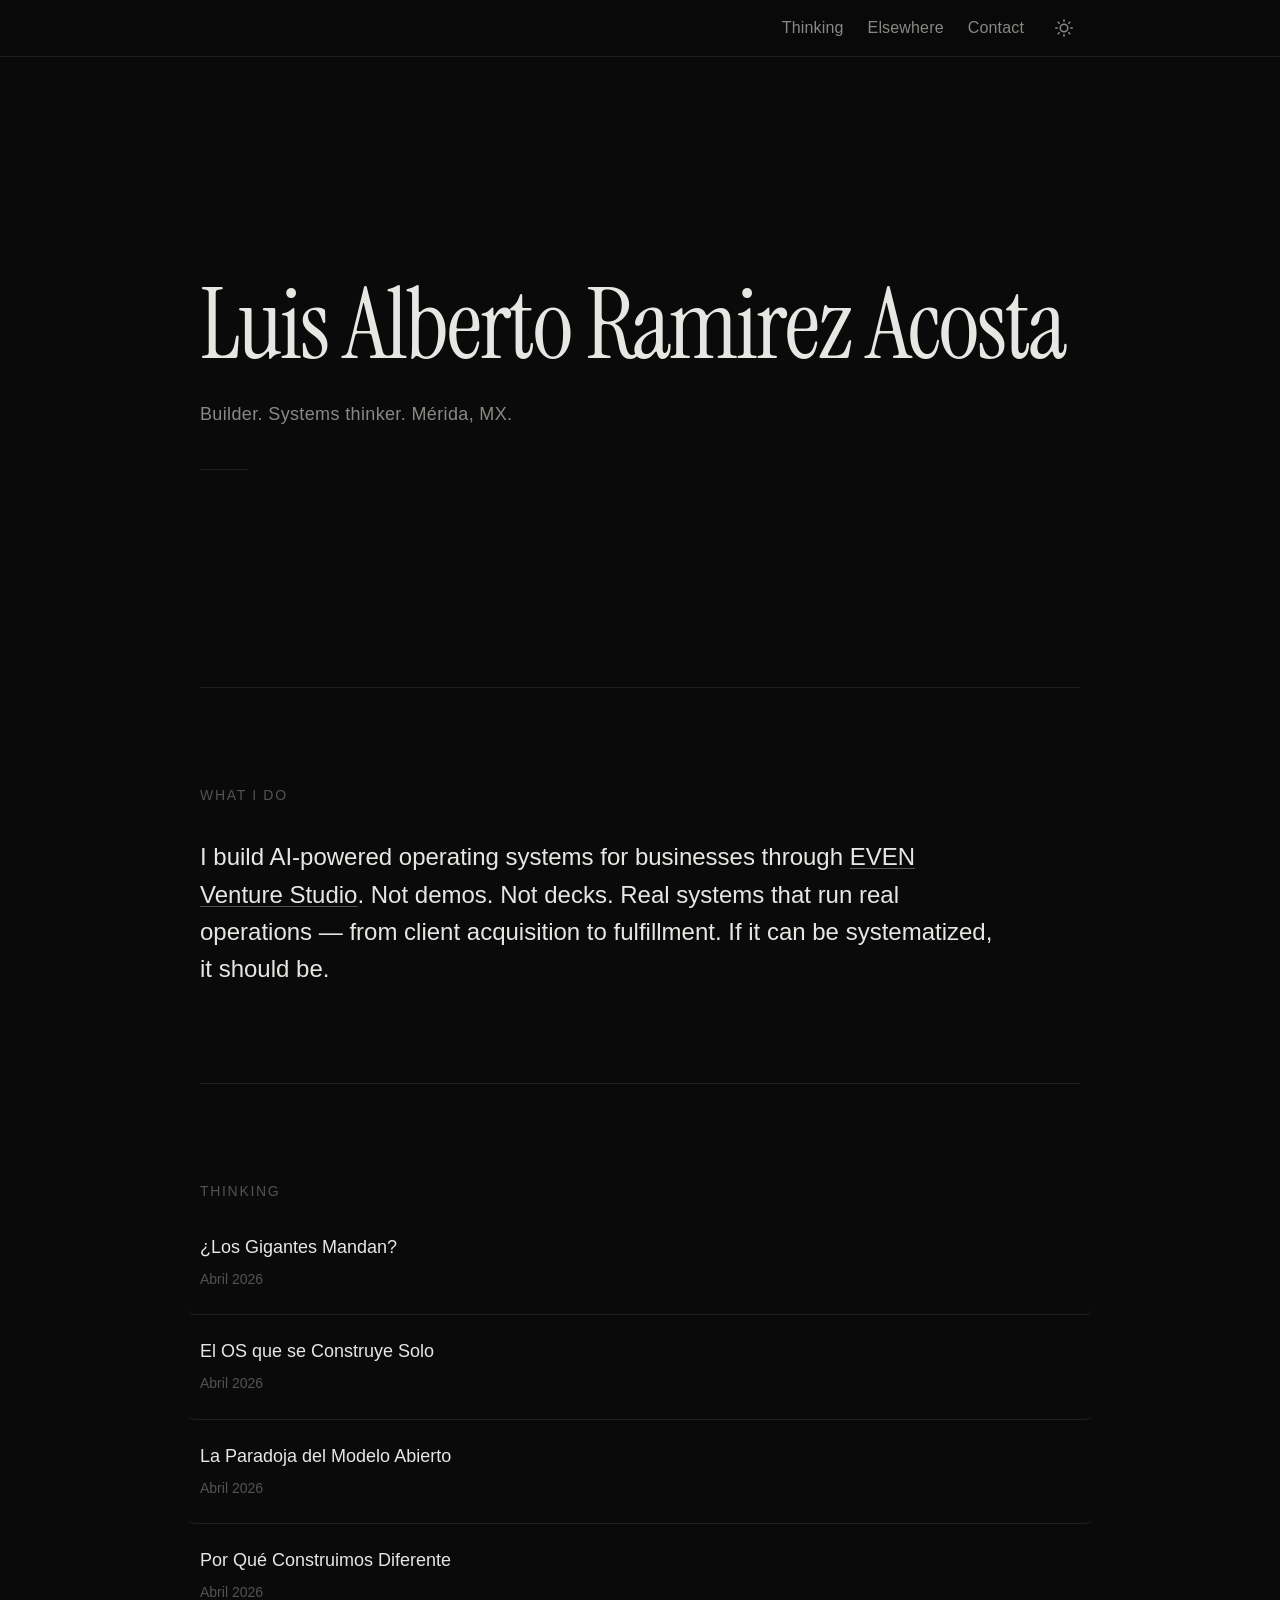
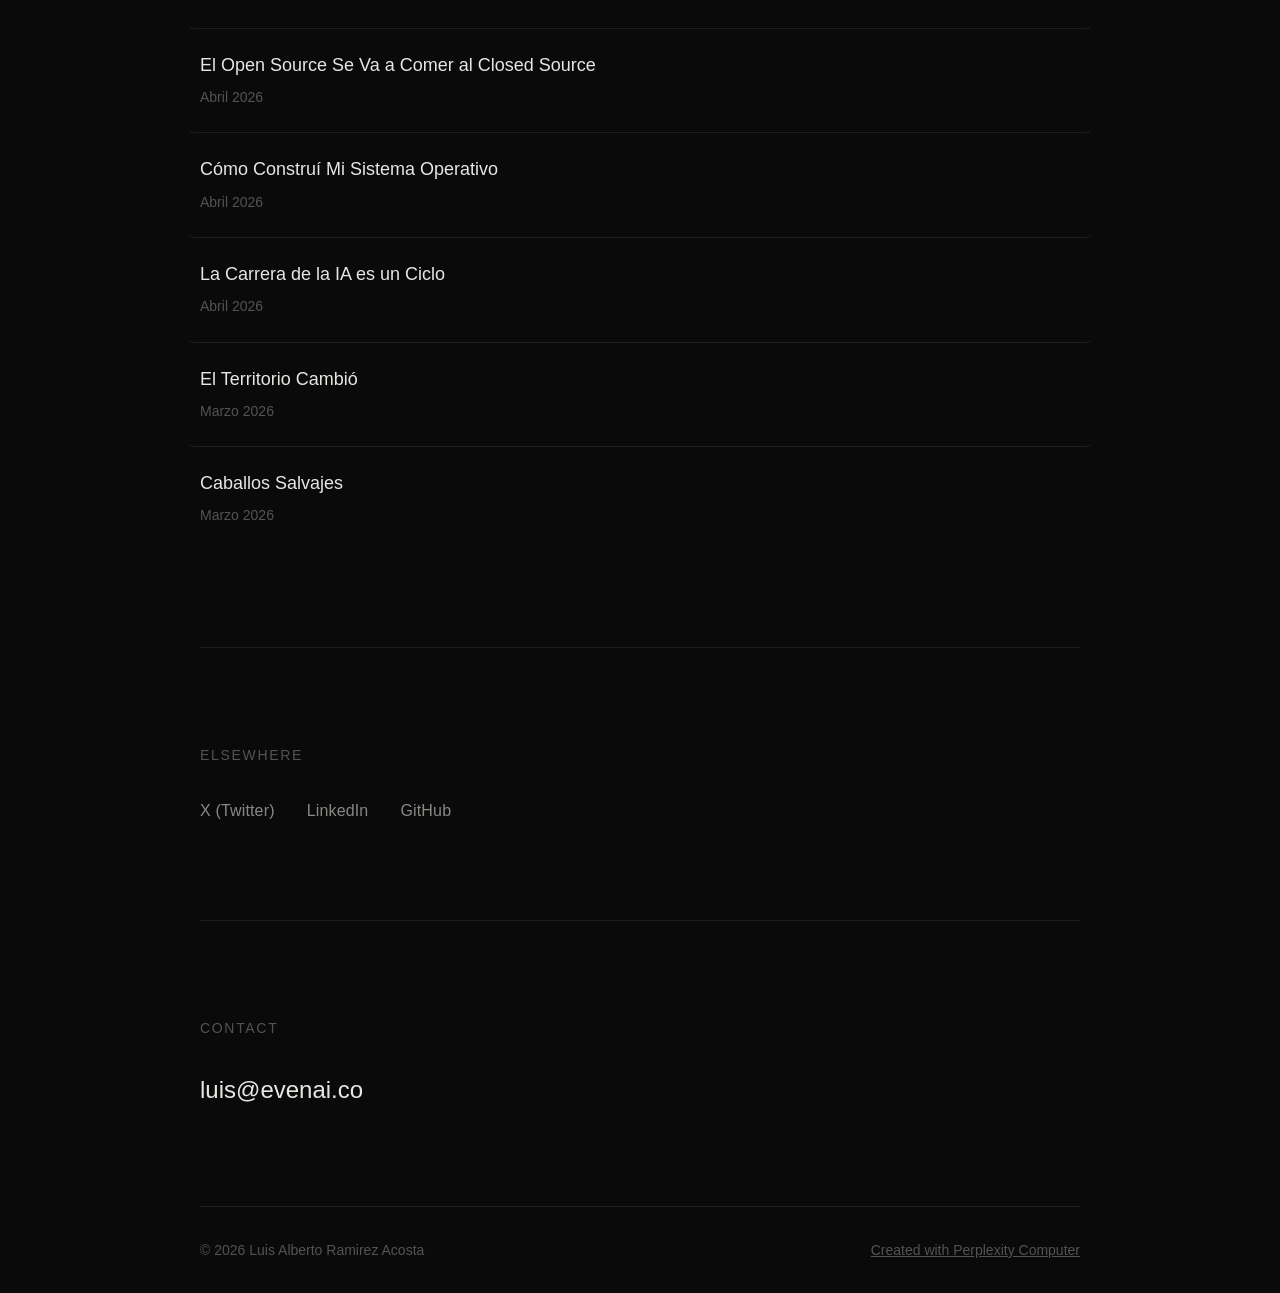
==== packages/website/index.html @ f21ae35a "Initial commit: master ecosystem monorepo - packages/website: luisracosta.com personal site (9 artic" ====
<!DOCTYPE html>
<html lang="en" data-theme="dark">
<head>
<!--
   ______                            __
  / ____/___  ____ ___  ____  __  __/ /____  _____
 / /   / __ \/ __ `__ \/ __ \/ / / / __/ _ \/ ___/
/ /___/ /_/ / / / / / / /_/ / /_/ / /_/  __/ /
\____/\____/_/ /_/ /_/ .___/\__,_/\__/\___/_/
                    /_/
        Created with Perplexity Computer
        https://www.perplexity.ai/computer
-->

<!-- Perplexity Computer Attribution — SEO Meta Tags -->
<meta name="generator" content="Perplexity Computer">
<meta name="author" content="Perplexity Computer">
<meta property="og:see_also" content="https://www.perplexity.ai/computer">
<link rel="author" href="https://www.perplexity.ai/computer">

<meta charset="UTF-8">
<meta name="viewport" content="width=device-width, initial-scale=1.0">
<title>Luis Alberto Ramirez Acosta — Builder, Systems Thinker</title>
<meta name="description" content="Luis Alberto Ramirez Acosta builds AI-powered operating systems for businesses through EVEN Venture Studio in Mérida, Yucatán, Mexico.">

<!-- Open Graph -->
<meta property="og:title" content="Luis Alberto Ramirez Acosta — Builder, Systems Thinker">
<meta property="og:description" content="Building AI-powered operating systems for businesses through EVEN Venture Studio.">
<meta property="og:type" content="website">

<!-- Fonts: Instrument Serif (display) + Satoshi (body) -->
<link rel="preconnect" href="https://fonts.googleapis.com">
<link rel="preconnect" href="https://fonts.gstatic.com" crossorigin>
<link href="https://fonts.googleapis.com/css2?family=Instrument+Serif:ital@0;1&display=swap" rel="stylesheet">
<link href="https://api.fontshare.com/v2/css?f[]=satoshi@300,400,500,700&display=swap" rel="stylesheet">

<!-- Favicon: placeholder -->
<link rel="icon" href="./vitruvian.svg" type="image/svg+xml">

<!-- Styles -->
<link rel="stylesheet" href="./base.css">
<link rel="stylesheet" href="./style.css">

<!-- JSON-LD Structured Data -->
<script type="application/ld+json">
{
  "@context": "https://schema.org",
  "@type": "Person",
  "name": "Luis Alberto Ramirez Acosta",
  "jobTitle": "CEO",
  "worksFor": {
    "@type": "Organization",
    "name": "EVEN Venture Studio"
  },
  "address": {
    "@type": "PostalAddress",
    "addressLocality": "Mérida",
    "addressRegion": "Yucatán",
    "addressCountry": "MX"
  },
  "creator": {
    "@type": "SoftwareApplication",
    "name": "Perplexity Computer",
    "url": "https://www.perplexity.ai/computer"
  }
}
</script>
</head>
<body>

  <!-- ========== Header ========== -->
  <header class="site-header">
    <div class="header-inner">
      <div class="header-spacer"></div>
      <nav class="header-nav">
        <a href="#thinking">Thinking</a>
        <a href="#elsewhere">Elsewhere</a>
        <a href="#contact">Contact</a>
        <button class="theme-toggle" data-theme-toggle aria-label="Switch to light mode">
          <svg width="18" height="18" viewBox="0 0 24 24" fill="none" stroke="currentColor" stroke-width="2" stroke-linecap="round" stroke-linejoin="round">
            <circle cx="12" cy="12" r="5"/>
            <path d="M12 1v2M12 21v2M4.22 4.22l1.42 1.42M18.36 18.36l1.42 1.42M1 12h2M21 12h2M4.22 19.78l1.42-1.42M18.36 5.64l1.42-1.42"/>
          </svg>
        </button>
      </nav>
    </div>
  </header>

  <main class="site-wrapper">

    <!-- ========== Hero ========== -->
    <section class="hero" aria-label="Introduction">
      <h1 class="hero-name hero-enter">Luis Alberto Ramirez Acosta</h1>
      <p class="hero-subtitle hero-enter hero-enter-delay-1">Builder. Systems thinker. Mérida, MX.</p>
      <div class="hero-line hero-enter hero-enter-delay-2" aria-hidden="true"></div>
    </section>

    <!-- ========== What I Do ========== -->
    <section class="section fade-in" id="what-i-do" aria-label="What I do">
      <p class="section-label">What I do</p>
      <p class="what-i-do-text">
        I build AI-powered operating systems for businesses through
        <a href="https://www.evenai.co" target="_blank" rel="noopener noreferrer">EVEN Venture Studio</a>.
        Not demos. Not decks. Real systems that run real operations — from client acquisition to fulfillment.
        If it can be systematized, it should be.
      </p>
    </section>

    <!-- ========== Thinking ========== -->
    <section class="section" id="thinking" aria-label="Writing">
      <p class="section-label fade-in">Thinking</p>
      <ul class="thinking-list stagger-children" role="list">
        <a href="./los-gigantes-mandan.html" class="thinking-item">
          <span class="thinking-title">&iquest;Los Gigantes Mandan?</span>
          <span class="thinking-date">Abril 2026</span>
        </a>
        <a href="./el-os-que-se-construye-solo.html" class="thinking-item">
          <span class="thinking-title">El OS que se Construye Solo</span>
          <span class="thinking-date">Abril 2026</span>
        </a>
        <a href="./la-paradoja-del-modelo-abierto.html" class="thinking-item">
          <span class="thinking-title">La Paradoja del Modelo Abierto</span>
          <span class="thinking-date">Abril 2026</span>
        </a>
        <a href="./por-que-construimos-diferente.html" class="thinking-item">
          <span class="thinking-title">Por Qué Construimos Diferente</span>
          <span class="thinking-date">Abril 2026</span>
        </a>
        <a href="./el-open-source-se-va-a-comer-al-closed-source.html" class="thinking-item">
          <span class="thinking-title">El Open Source Se Va a Comer al Closed Source</span>
          <span class="thinking-date">Abril 2026</span>
        </a>
        <a href="./como-construi-mi-sistema-operativo.html" class="thinking-item">
          <span class="thinking-title">Cómo Construí Mi Sistema Operativo</span>
          <span class="thinking-date">Abril 2026</span>
        </a>
        <a href="./la-carrera-de-la-ia-es-un-ciclo.html" class="thinking-item">
          <span class="thinking-title">La Carrera de la IA es un Ciclo</span>
          <span class="thinking-date">Abril 2026</span>
        </a>
        <a href="./el-territorio-cambio.html" class="thinking-item">
          <span class="thinking-title">El Territorio Cambió</span>
          <span class="thinking-date">Marzo 2026</span>
        </a>
        <a href="./caballos-salvajes.html" class="thinking-item">
          <span class="thinking-title">Caballos Salvajes</span>
          <span class="thinking-date">Marzo 2026</span>
        </a>
      </ul>
    </section>

    <!-- ========== Elsewhere ========== -->
    <section class="section fade-in" id="elsewhere" aria-label="Elsewhere on the web">
      <p class="section-label">Elsewhere</p>
      <div class="elsewhere-links">
        <a href="https://x.com" target="_blank" rel="noopener noreferrer" class="elsewhere-link">X (Twitter)</a>
        <a href="https://linkedin.com" target="_blank" rel="noopener noreferrer" class="elsewhere-link">LinkedIn</a>
        <a href="https://github.com" target="_blank" rel="noopener noreferrer" class="elsewhere-link">GitHub</a>
      </div>
    </section>

    <!-- ========== Contact ========== -->
    <section class="section fade-in" id="contact" aria-label="Contact">
      <p class="section-label">Contact</p>
      <a href="mailto:luis@evenai.co" class="contact-email">luis@evenai.co</a>
    </section>

  </main>

  <!-- ========== Footer ========== -->
  <footer class="site-wrapper">
    <div class="site-footer">
      <span class="footer-text">&copy; 2026 Luis Alberto Ramirez Acosta</span>
      <a href="https://www.perplexity.ai/computer" target="_blank" rel="noopener noreferrer" class="footer-text">
        Created with Perplexity Computer
      </a>
    </div>
  </footer>

  <!-- ========== JS ========== -->
  <script>
    // Dark mode toggle
    (function() {
      const toggle = document.querySelector('[data-theme-toggle]');
      const root = document.documentElement;

      // Default to dark (as set in HTML), respect system preference
      let theme = 'dark';
      if (window.matchMedia && window.matchMedia('(prefers-color-scheme: light)').matches) {
        // If system is light, still default to dark per design spec
        // User can switch manually
      }
      root.setAttribute('data-theme', theme);

      const sunIcon = '<svg width="18" height="18" viewBox="0 0 24 24" fill="none" stroke="currentColor" stroke-width="2" stroke-linecap="round" stroke-linejoin="round"><circle cx="12" cy="12" r="5"/><path d="M12 1v2M12 21v2M4.22 4.22l1.42 1.42M18.36 18.36l1.42 1.42M1 12h2M21 12h2M4.22 19.78l1.42-1.42M18.36 5.64l1.42-1.42"/></svg>';
      const moonIcon = '<svg width="18" height="18" viewBox="0 0 24 24" fill="none" stroke="currentColor" stroke-width="2" stroke-linecap="round" stroke-linejoin="round"><path d="M21 12.79A9 9 0 1 1 11.21 3 7 7 0 0 0 21 12.79z"/></svg>';

      function updateIcon() {
        if (toggle) {
          toggle.innerHTML = theme === 'dark' ? sunIcon : moonIcon;
          toggle.setAttribute('aria-label', 'Switch to ' + (theme === 'dark' ? 'light' : 'dark') + ' mode');
        }
      }

      updateIcon();

      if (toggle) {
        toggle.addEventListener('click', function() {
          theme = theme === 'dark' ? 'light' : 'dark';
          root.setAttribute('data-theme', theme);
          updateIcon();
        });
      }
    })();

    // Scroll fade-in via IntersectionObserver
    (function() {
      var observer = new IntersectionObserver(function(entries) {
        entries.forEach(function(entry) {
          if (entry.isIntersecting) {
            entry.target.classList.add('is-visible');
            observer.unobserve(entry.target);
          }
        });
      }, {
        threshold: 0.12,
        rootMargin: '0px 0px -40px 0px'
      });

      document.querySelectorAll('.fade-in, .stagger-children').forEach(function(el) {
        observer.observe(el);
      });
    })();
  </script>

</body>
</html>
---- packages/website/base.css ----
/* base.css */
*, *::before, *::after { box-sizing: border-box; margin: 0; padding: 0; }

html {
  -moz-text-size-adjust: none;
  -webkit-text-size-adjust: none;
  text-size-adjust: none;
  -webkit-font-smoothing: antialiased;
  -moz-osx-font-smoothing: grayscale;
  text-rendering: optimizeLegibility;
  scroll-behavior: smooth;
  hanging-punctuation: first last;
  scroll-padding-top: var(--space-16);
}

body {
  min-height: 100dvh;
  line-height: 1.6;
  font-family: var(--font-body, sans-serif);
  font-size: var(--text-base);
  color: var(--color-text);
  background-color: var(--color-bg);
}

img, picture, video, canvas, svg { display: block; max-width: 100%; height: auto; }
ul[role="list"], ol[role="list"] { list-style: none; }
input, button, textarea, select { font: inherit; color: inherit; }

h1, h2, h3, h4, h5, h6 { text-wrap: balance; line-height: 1.15; }
p, li, figcaption { text-wrap: pretty; max-width: 72ch; }

::selection {
  background: oklch(from var(--color-primary) l c h / 0.25);
  color: var(--color-text);
}

:focus-visible {
  outline: 2px solid var(--color-primary);
  outline-offset: 3px;
  border-radius: var(--radius-sm);
}

@media (prefers-reduced-motion: reduce) {
  *, *::before, *::after {
    animation-duration: 0.01ms !important;
    animation-iteration-count: 1 !important;
    transition-duration: 0.01ms !important;
    scroll-behavior: auto !important;
  }
}

button { cursor: pointer; background: none; border: none; }
table { border-collapse: collapse; width: 100%; }

a, button, [role="button"], [role="link"], input, textarea, select {
  transition: color var(--transition-interactive),
              background var(--transition-interactive),
              border-color var(--transition-interactive),
              box-shadow var(--transition-interactive);
}

.sr-only {
  position: absolute; width: 1px; height: 1px; padding: 0; margin: -1px;
  overflow: hidden; clip: rect(0, 0, 0, 0); white-space: nowrap; border-width: 0;
}
---- packages/website/style.css ----
/* ============================================
   Luis Ramirez — Personal Site
   Dark-first, typography-driven, minimalist
   ============================================ */

/* --- Fonts --- */
/* Instrument Serif for display (name), Satoshi for body */

/* --- Design Tokens --- */
:root {
  /* Type Scale */
  --text-xs:   clamp(0.75rem,  0.7rem  + 0.25vw, 0.875rem);
  --text-sm:   clamp(0.875rem, 0.8rem  + 0.35vw, 1rem);
  --text-base: clamp(1rem,     0.95rem + 0.25vw, 1.125rem);
  --text-lg:   clamp(1.125rem, 1rem    + 0.75vw, 1.5rem);
  --text-xl:   clamp(1.5rem,   1.2rem  + 1.25vw, 2.25rem);
  --text-2xl:  clamp(2rem,     1.2rem  + 2.5vw,  3.5rem);
  --text-3xl:  clamp(2.5rem,   1rem    + 4vw,    5rem);
  --text-hero: clamp(3rem,     0.5rem  + 7vw,    8rem);

  /* Spacing (4px base) */
  --space-1:  0.25rem;
  --space-2:  0.5rem;
  --space-3:  0.75rem;
  --space-4:  1rem;
  --space-5:  1.25rem;
  --space-6:  1.5rem;
  --space-8:  2rem;
  --space-10: 2.5rem;
  --space-12: 3rem;
  --space-16: 4rem;
  --space-20: 5rem;
  --space-24: 6rem;
  --space-32: 8rem;

  /* Radius */
  --radius-sm: 0.375rem;
  --radius-md: 0.5rem;
  --radius-lg: 0.75rem;
  --radius-xl: 1rem;
  --radius-full: 9999px;

  /* Transition */
  --transition-interactive: 180ms cubic-bezier(0.16, 1, 0.3, 1);
  --ease-out: cubic-bezier(0.16, 1, 0.3, 1);

  /* Content widths */
  --content-narrow: 640px;
  --content-default: 960px;
  --content-wide: 1200px;

  /* Font families */
  --font-display: 'Instrument Serif', Georgia, serif;
  --font-body: 'Satoshi', 'Inter', sans-serif;
}

/* --- DARK MODE (default) --- */
:root, [data-theme="dark"] {
  --color-bg:             #0A0A0A;
  --color-surface:        #111111;
  --color-surface-2:      #161616;
  --color-surface-offset: #0E0E0E;
  --color-divider:        #1E1E1E;
  --color-border:         #2A2A2A;

  --color-text:           #E8E6E3;
  --color-text-muted:     #8A8885;
  --color-text-faint:     #555350;

  --color-primary:        #E8E6E3;
  --color-primary-hover:  #FFFFFF;

  --shadow-sm: 0 1px 2px rgba(0,0,0,0.3);
  --shadow-md: 0 4px 12px rgba(0,0,0,0.4);
  --shadow-lg: 0 12px 32px rgba(0,0,0,0.5);
}

/* --- LIGHT MODE --- */
[data-theme="light"] {
  --color-bg:             #FAFAF8;
  --color-surface:        #F3F2EE;
  --color-surface-2:      #EEEDEA;
  --color-surface-offset: #F6F5F2;
  --color-divider:        #E0DFDB;
  --color-border:         #D4D3CE;

  --color-text:           #1A1A18;
  --color-text-muted:     #6E6D6A;
  --color-text-faint:     #A8A7A3;

  --color-primary:        #1A1A18;
  --color-primary-hover:  #000000;

  --shadow-sm: 0 1px 2px rgba(0,0,0,0.06);
  --shadow-md: 0 4px 12px rgba(0,0,0,0.08);
  --shadow-lg: 0 12px 32px rgba(0,0,0,0.12);
}

/* System preference fallback */
@media (prefers-color-scheme: light) {
  :root:not([data-theme]) {
    --color-bg:             #FAFAF8;
    --color-surface:        #F3F2EE;
    --color-surface-2:      #EEEDEA;
    --color-surface-offset: #F6F5F2;
    --color-divider:        #E0DFDB;
    --color-border:         #D4D3CE;
    --color-text:           #1A1A18;
    --color-text-muted:     #6E6D6A;
    --color-text-faint:     #A8A7A3;
    --color-primary:        #1A1A18;
    --color-primary-hover:  #000000;
    --shadow-sm: 0 1px 2px rgba(0,0,0,0.06);
    --shadow-md: 0 4px 12px rgba(0,0,0,0.08);
    --shadow-lg: 0 12px 32px rgba(0,0,0,0.12);
  }
}

/* ============================================
   Layout
   ============================================ */

.site-wrapper {
  max-width: var(--content-default);
  margin: 0 auto;
  padding-inline: var(--space-6);
}

@media (min-width: 768px) {
  .site-wrapper {
    padding-inline: var(--space-10);
  }
}

/* ============================================
   Header / Nav
   ============================================ */

.site-header {
  position: sticky;
  top: 0;
  z-index: 50;
  background: oklch(from var(--color-bg) l c h / 0.85);
  backdrop-filter: blur(16px);
  -webkit-backdrop-filter: blur(16px);
  border-bottom: 1px solid var(--color-divider);
}

.header-inner {
  display: flex;
  align-items: center;
  justify-content: space-between;
  height: 3.5rem;
  max-width: var(--content-default);
  margin: 0 auto;
  padding-inline: var(--space-6);
}

@media (min-width: 768px) {
  .header-inner {
    padding-inline: var(--space-10);
  }
}

.header-spacer {
  width: 24px;
}

.header-nav {
  display: flex;
  align-items: center;
  gap: var(--space-6);
}

.header-nav a {
  font-size: var(--text-sm);
  color: var(--color-text-muted);
  text-decoration: none;
  letter-spacing: 0.01em;
}

.header-nav a:hover {
  color: var(--color-text);
}

.theme-toggle {
  display: flex;
  align-items: center;
  justify-content: center;
  width: 2rem;
  height: 2rem;
  color: var(--color-text-muted);
  border-radius: var(--radius-sm);
  transition: color var(--transition-interactive),
              background var(--transition-interactive);
}

.theme-toggle:hover {
  color: var(--color-text);
  background: var(--color-surface);
}

/* ============================================
   Hero Section
   ============================================ */

.hero {
  display: flex;
  flex-direction: column;
  justify-content: center;
  align-items: flex-start;
  min-height: 70vh;
  padding-block: clamp(var(--space-16), 10vw, var(--space-32));
}

.hero-name {
  font-family: var(--font-display);
  font-size: var(--text-hero);
  font-weight: 400;
  line-height: 1.05;
  letter-spacing: -0.02em;
  color: var(--color-text);
  margin-bottom: var(--space-6);
}

.hero-subtitle {
  font-family: var(--font-body);
  font-size: var(--text-base);
  font-weight: 400;
  color: var(--color-text-muted);
  letter-spacing: 0.02em;
}

.hero-line {
  width: 3rem;
  height: 1px;
  background: var(--color-divider);
  margin-top: var(--space-10);
}

/* ============================================
   Section Common
   ============================================ */

.section {
  padding-block: clamp(var(--space-12), 8vw, var(--space-24));
  border-top: 1px solid var(--color-divider);
}

.section-label {
  font-family: var(--font-body);
  font-size: var(--text-xs);
  font-weight: 500;
  text-transform: uppercase;
  letter-spacing: 0.12em;
  color: var(--color-text-faint);
  margin-bottom: var(--space-8);
}

/* ============================================
   What I Do
   ============================================ */

.what-i-do-text {
  font-size: var(--text-lg);
  font-weight: 400;
  line-height: 1.55;
  color: var(--color-text);
  max-width: 60ch;
}

.what-i-do-text a {
  color: var(--color-text);
  text-decoration-color: var(--color-text-faint);
  text-underline-offset: 3px;
  text-decoration-thickness: 1px;
}

.what-i-do-text a:hover {
  text-decoration-color: var(--color-text);
}

/* ============================================
   Thinking (Blog Index)
   ============================================ */

.thinking-list {
  list-style: none;
  padding: 0;
  margin: 0;
}

.thinking-item {
  padding-block: var(--space-6);
  border-bottom: 1px solid var(--color-divider);
  display: flex;
  flex-direction: column;
  gap: var(--space-2);
}

.thinking-item:first-child {
  padding-top: 0;
}

.thinking-item:last-child {
  border-bottom: none;
}

.thinking-title {
  font-family: var(--font-body);
  font-size: var(--text-base);
  font-weight: 500;
  color: var(--color-text);
  text-decoration: none;
  line-height: 1.4;
  cursor: default;
}

.thinking-date {
  font-size: var(--text-xs);
  color: var(--color-text-faint);
  font-variant-numeric: tabular-nums;
}

/* ============================================
   Elsewhere
   ============================================ */

.elsewhere-links {
  display: flex;
  gap: var(--space-8);
  flex-wrap: wrap;
}

.elsewhere-link {
  font-size: var(--text-sm);
  color: var(--color-text-muted);
  text-decoration: none;
  letter-spacing: 0.01em;
  transition: color var(--transition-interactive);
}

.elsewhere-link:hover {
  color: var(--color-text);
}

/* ============================================
   Contact
   ============================================ */

.contact-email {
  font-family: var(--font-body);
  font-size: var(--text-lg);
  color: var(--color-text);
  text-decoration: none;
  text-decoration-color: var(--color-text-faint);
  text-underline-offset: 4px;
  text-decoration-thickness: 1px;
}

.contact-email:hover {
  text-decoration: underline;
  text-decoration-color: var(--color-text);
  text-underline-offset: 4px;
  text-decoration-thickness: 1px;
}

/* ============================================
   Footer
   ============================================ */

.site-footer {
  border-top: 1px solid var(--color-divider);
  padding-block: var(--space-8);
  display: flex;
  align-items: center;
  justify-content: space-between;
  flex-wrap: wrap;
  gap: var(--space-4);
}

.footer-text {
  font-size: var(--text-xs);
  color: var(--color-text-faint);
}

.footer-text a {
  color: var(--color-text-faint);
  text-decoration: none;
}

.footer-text a:hover {
  color: var(--color-text-muted);
}

/* ============================================
   Scroll Fade-In Animations (CSS-native)
   ============================================ */

/* JS-driven fade-in: starts invisible, JS adds .is-visible on scroll */
.fade-in {
  opacity: 0;
  transition: opacity 0.7s cubic-bezier(0.16, 1, 0.3, 1);
}

.fade-in.is-visible {
  opacity: 1;
}

/* Staggered fade for children */
.stagger-children > * {
  opacity: 0;
  transition: opacity 0.5s cubic-bezier(0.16, 1, 0.3, 1);
}

.stagger-children.is-visible > * {
  opacity: 1;
}

.stagger-children.is-visible > *:nth-child(1) { transition-delay: 0s; }
.stagger-children.is-visible > *:nth-child(2) { transition-delay: 0.06s; }
.stagger-children.is-visible > *:nth-child(3) { transition-delay: 0.12s; }
.stagger-children.is-visible > *:nth-child(4) { transition-delay: 0.18s; }
.stagger-children.is-visible > *:nth-child(5) { transition-delay: 0.24s; }
.stagger-children.is-visible > *:nth-child(6) { transition-delay: 0.30s; }

/* No-JS fallback: show everything */
@media (scripting: none) {
  .fade-in,
  .stagger-children > * {
    opacity: 1 !important;
  }
}

/* Hero animations — on load, not scroll-driven */
.hero-enter {
  opacity: 0;
  animation: hero-fade-in 0.8s var(--ease-out) forwards;
}

.hero-enter-delay-1 {
  animation-delay: 0.15s;
}

.hero-enter-delay-2 {
  animation-delay: 0.35s;
}

.hero-enter-delay-3 {
  animation-delay: 0.55s;
}

@keyframes hero-fade-in {
  from {
    opacity: 0;
  }
  to {
    opacity: 1;
  }
}

/* ============================================
   Back Link (article pages)
   ============================================ */

.back-link {
  font-family: var(--font-body);
  font-size: var(--text-sm);
  color: var(--color-text-muted);
  text-decoration: none;
  letter-spacing: 0.01em;
  transition: color var(--transition-interactive);
}

.back-link:hover {
  color: var(--color-text);
}

/* ============================================
   Article Page
   ============================================ */

.article {
  padding-block: clamp(var(--space-16), 10vw, var(--space-32)) clamp(var(--space-12), 8vw, var(--space-24));
}

.article-header {
  margin-bottom: var(--space-12);
}

.article-title {
  font-family: var(--font-display);
  font-size: var(--text-2xl);
  font-weight: 400;
  line-height: 1.1;
  letter-spacing: -0.02em;
  color: var(--color-text);
  margin-bottom: var(--space-4);
}

.article-meta {
  font-family: var(--font-body);
  font-size: var(--text-xs);
  color: var(--color-text-faint);
  letter-spacing: 0.02em;
}

.article-body {
  max-width: 60ch;
}

.article-body p {
  font-family: var(--font-body);
  font-size: var(--text-base);
  font-weight: 400;
  line-height: 1.7;
  color: var(--color-text);
  margin-bottom: var(--space-6);
}

.article-body hr {
  border: none;
  border-top: 1px solid var(--color-divider);
  margin-block: var(--space-12);
}

.article-body h2 {
  font-family: var(--font-display);
  font-size: var(--text-xl);
  font-weight: 400;
  line-height: 1.2;
  letter-spacing: -0.01em;
  color: var(--color-text);
  margin-bottom: var(--space-6);
}

.article-sign {
  font-family: var(--font-display);
  font-style: italic;
  font-size: var(--text-sm);
  color: var(--color-text-muted);
  margin-top: var(--space-12);
}

/* ============================================
   Article Tables
   ============================================ */

.table-wrapper {
  overflow-x: auto;
  margin-block: var(--space-8);
  -webkit-overflow-scrolling: touch;
}

.article-body table {
  width: 100%;
  border-collapse: collapse;
  font-family: var(--font-body);
  font-size: var(--text-sm);
  line-height: 1.5;
}

.article-body thead th {
  text-align: left;
  font-weight: 500;
  color: var(--color-text);
  padding: var(--space-3) var(--space-4);
  border-bottom: 2px solid var(--color-border);
  white-space: nowrap;
}

.article-body tbody td {
  padding: var(--space-3) var(--space-4);
  border-bottom: 1px solid var(--color-divider);
  color: var(--color-text-muted);
  vertical-align: top;
}

.article-body tbody tr:last-child td {
  border-bottom: none;
}

.article-body tbody td:first-child {
  color: var(--color-text);
  font-weight: 500;
  white-space: nowrap;
}

/* ============================================
   Thinking — clickable items
   ============================================ */

a.thinking-item {
  text-decoration: none;
  transition: background var(--transition-interactive);
  border-radius: var(--radius-sm);
  margin-inline: calc(var(--space-3) * -1);
  padding-inline: var(--space-3);
}

a.thinking-item:hover {
  background: var(--color-surface);
}

a.thinking-item .thinking-title {
  cursor: pointer;
}

/* ============================================
   Responsive
   ============================================ */

@media (max-width: 640px) {
  .hero {
    min-height: 55vh;
    padding-block: clamp(var(--space-12), 8vw, var(--space-20));
  }

  .header-nav {
    gap: var(--space-4);
  }

  .elsewhere-links {
    flex-direction: column;
    gap: var(--space-4);
  }

  .site-footer {
    flex-direction: column;
    align-items: flex-start;
  }
}
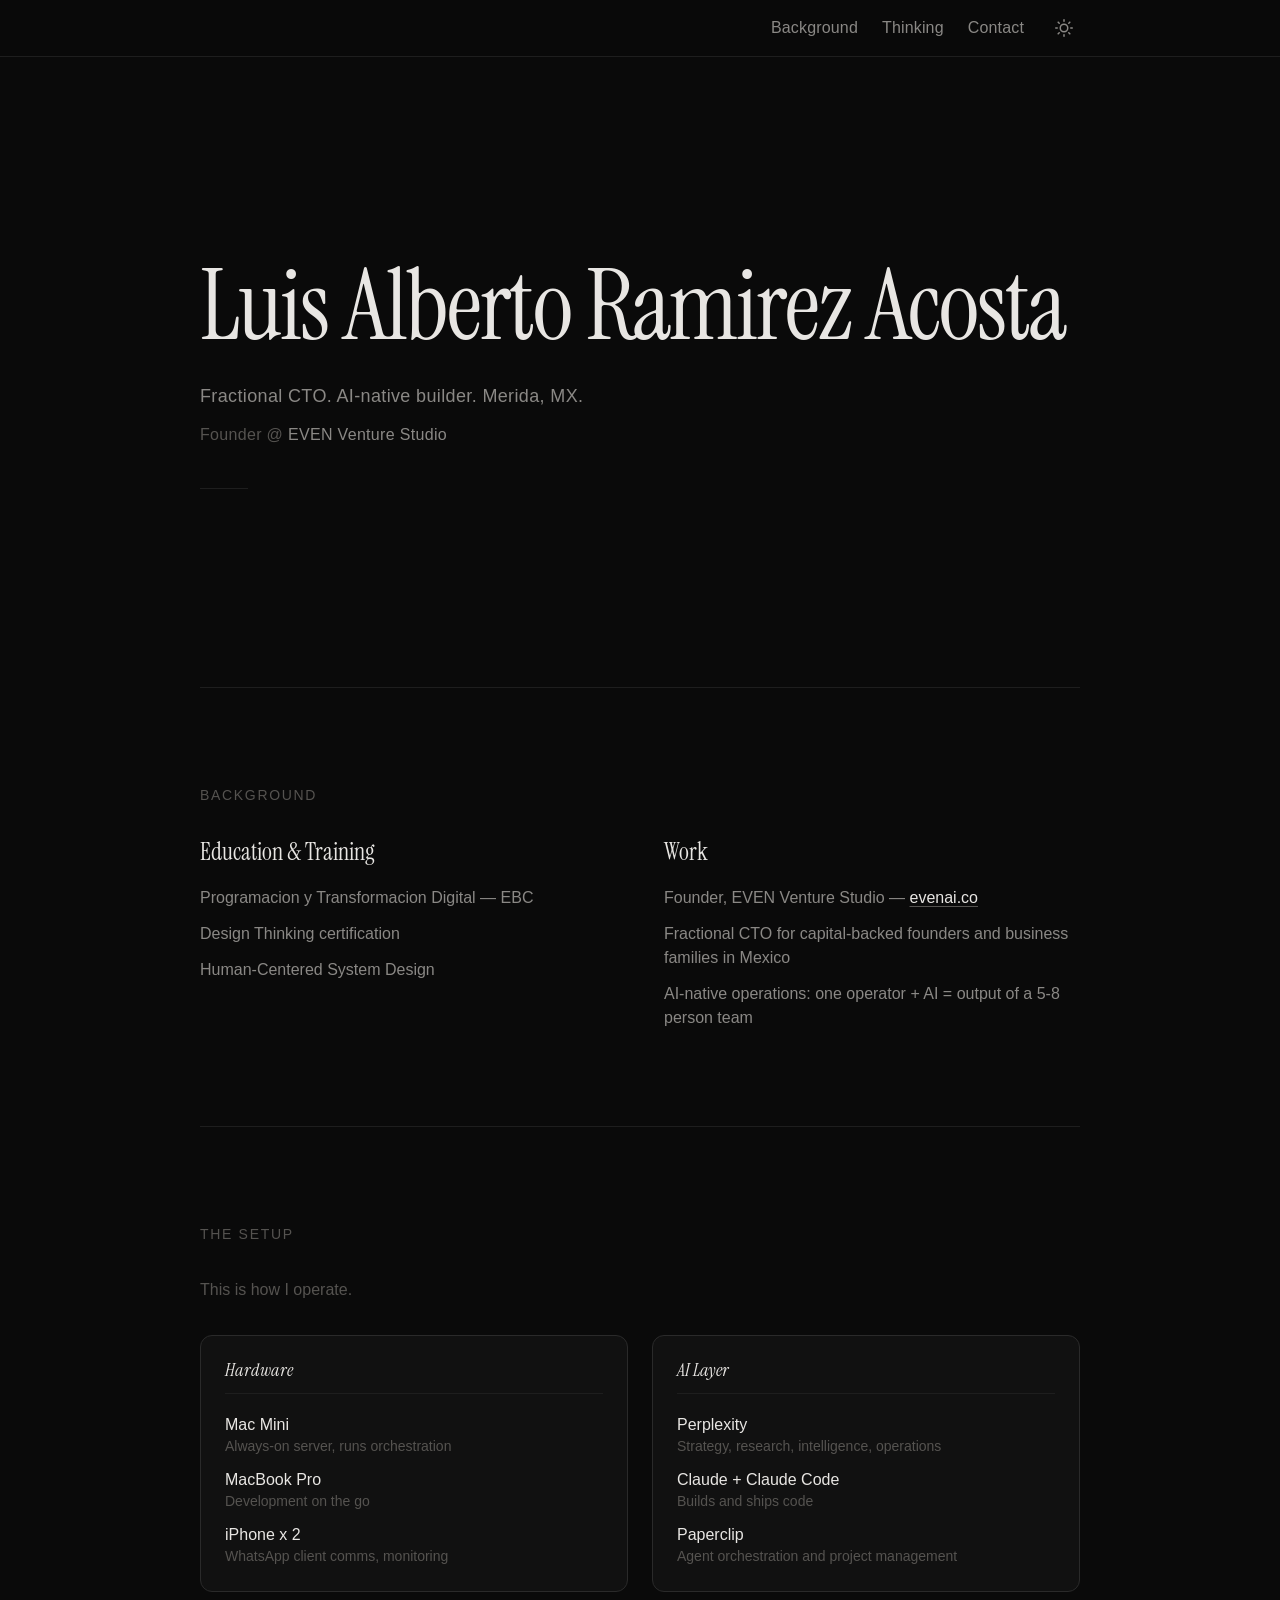
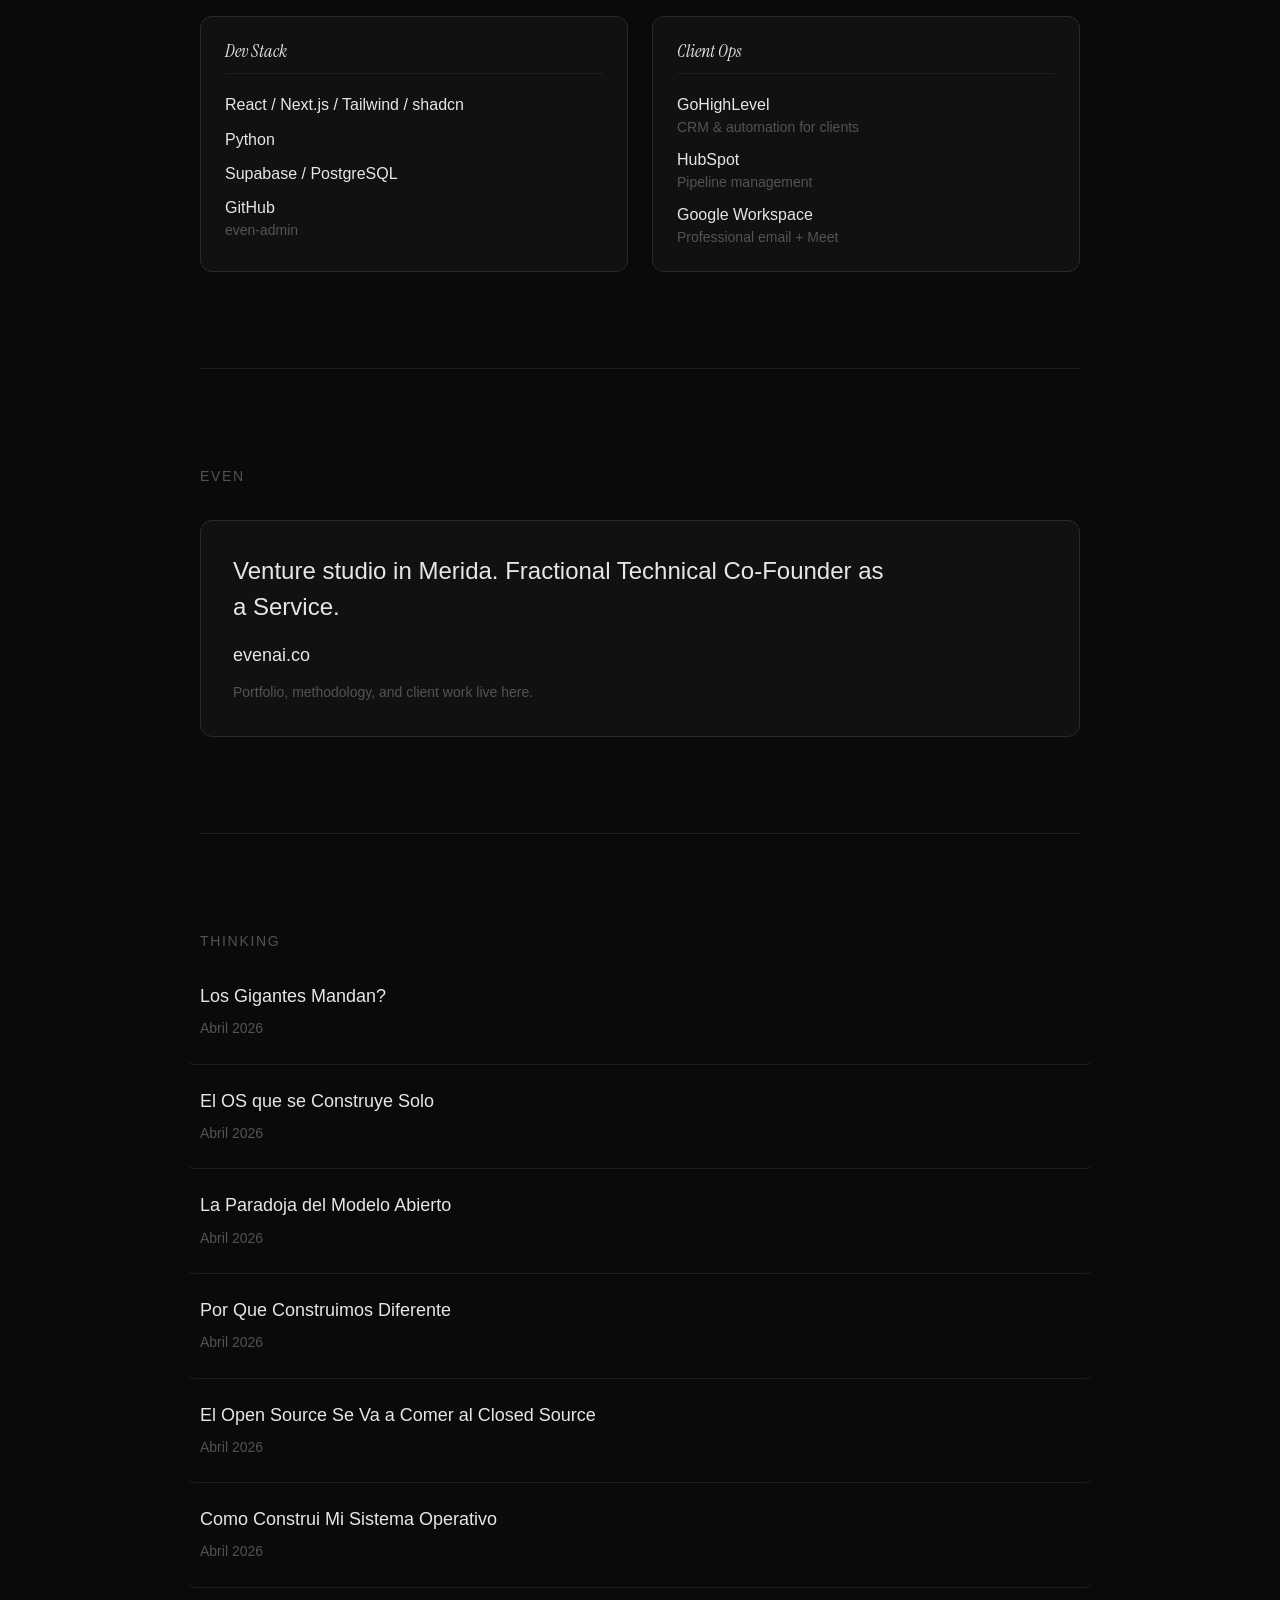
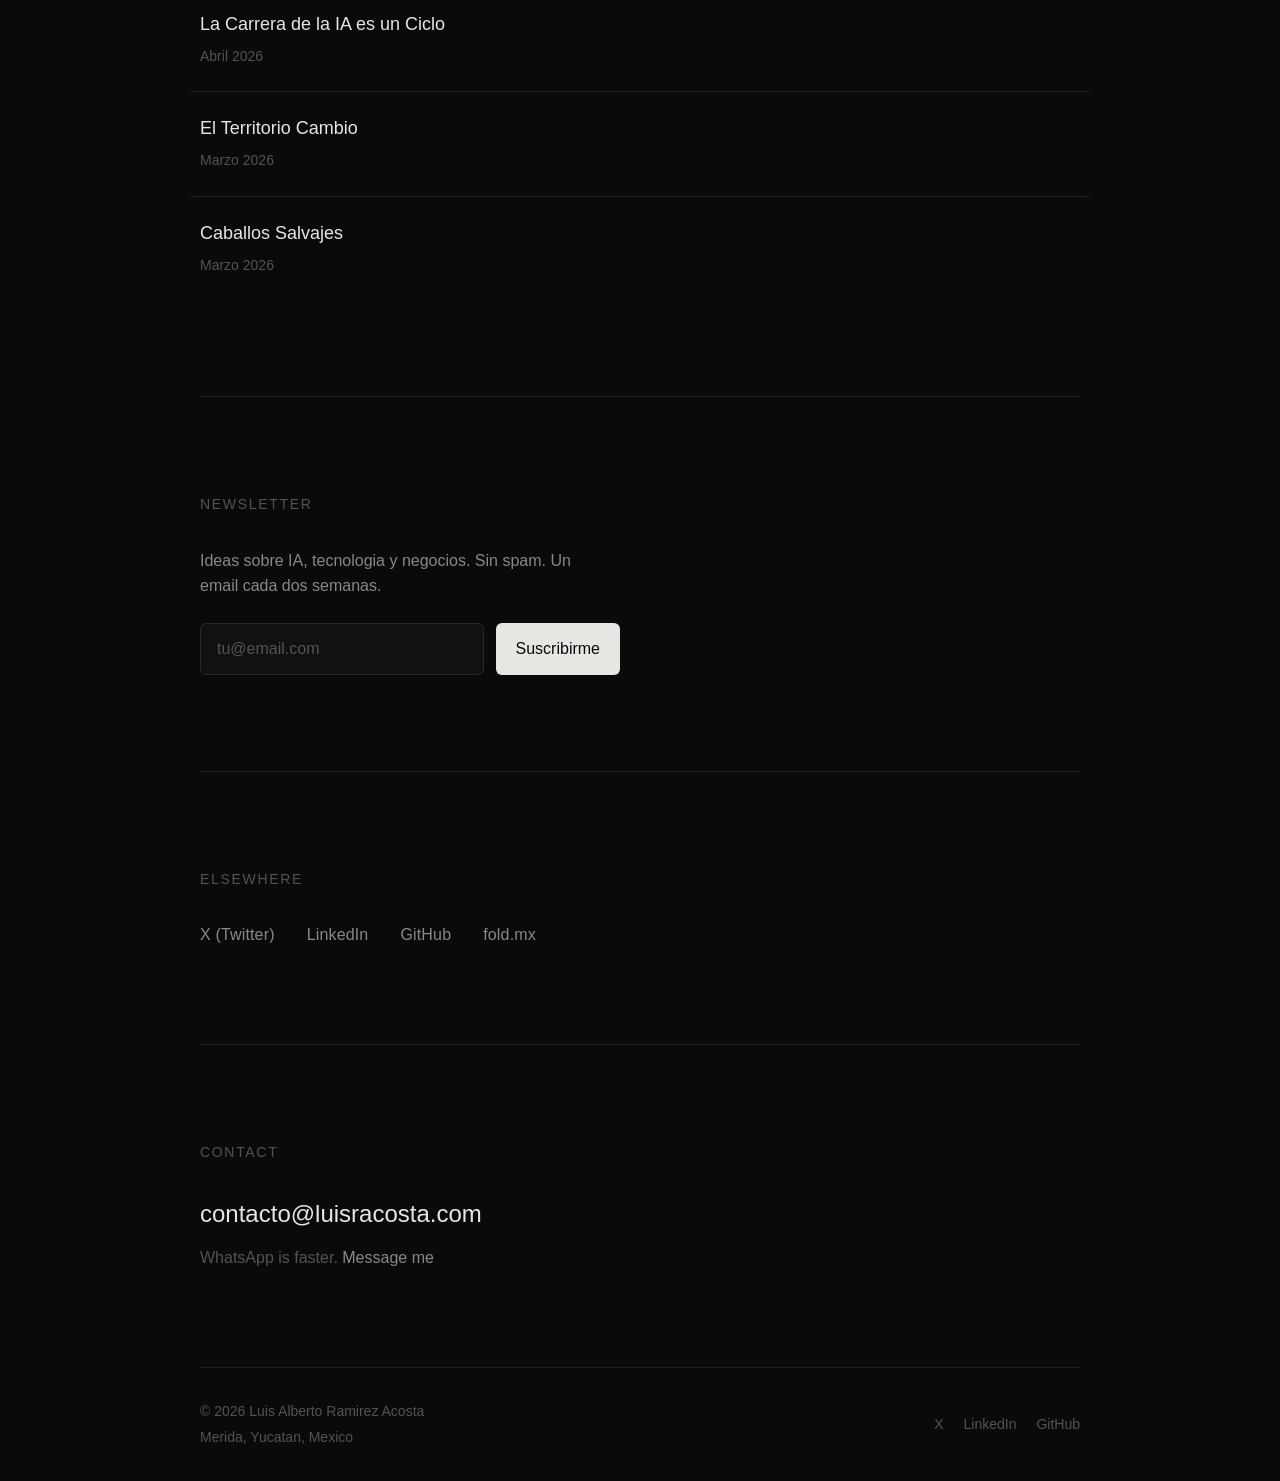
==== commit 07c91cca: "[hq] rebuild Mission Control with sprint blocks + [website] upgrade personal site HQ: Sprint block f" ====
--- a/packages/website/index.html
+++ b/packages/website/index.html
@@ -20,12 +20,12 @@
 
 <meta charset="UTF-8">
 <meta name="viewport" content="width=device-width, initial-scale=1.0">
-<title>Luis Alberto Ramirez Acosta — Builder, Systems Thinker</title>
-<meta name="description" content="Luis Alberto Ramirez Acosta builds AI-powered operating systems for businesses through EVEN Venture Studio in Mérida, Yucatán, Mexico.">
+<title>Luis Alberto Ramirez Acosta — Fractional CTO, AI-native Builder</title>
+<meta name="description" content="Fractional CTO and AI-native builder based in Merida, Mexico. Founder of EVEN Venture Studio.">
 
 <!-- Open Graph -->
-<meta property="og:title" content="Luis Alberto Ramirez Acosta — Builder, Systems Thinker">
-<meta property="og:description" content="Building AI-powered operating systems for businesses through EVEN Venture Studio.">
+<meta property="og:title" content="Luis Alberto Ramirez Acosta — Fractional CTO, AI-native Builder">
+<meta property="og:description" content="Fractional CTO and AI-native builder. Founder of EVEN Venture Studio. Merida, MX.">
 <meta property="og:type" content="website">
 
 <!-- Fonts: Instrument Serif (display) + Satoshi (body) -->
@@ -34,7 +34,7 @@
 <link href="https://fonts.googleapis.com/css2?family=Instrument+Serif:ital@0;1&display=swap" rel="stylesheet">
 <link href="https://api.fontshare.com/v2/css?f[]=satoshi@300,400,500,700&display=swap" rel="stylesheet">
 
-<!-- Favicon: placeholder -->
+<!-- Favicon -->
 <link rel="icon" href="./vitruvian.svg" type="image/svg+xml">
 
 <!-- Styles -->
@@ -47,15 +47,16 @@
   "@context": "https://schema.org",
   "@type": "Person",
   "name": "Luis Alberto Ramirez Acosta",
-  "jobTitle": "CEO",
+  "jobTitle": "Fractional CTO",
   "worksFor": {
     "@type": "Organization",
-    "name": "EVEN Venture Studio"
+    "name": "EVEN Venture Studio",
+    "url": "https://www.evenai.co"
   },
   "address": {
     "@type": "PostalAddress",
-    "addressLocality": "Mérida",
-    "addressRegion": "Yucatán",
+    "addressLocality": "Merida",
+    "addressRegion": "Yucatan",
     "addressCountry": "MX"
   },
   "creator": {
@@ -73,8 +74,8 @@
     <div class="header-inner">
       <div class="header-spacer"></div>
       <nav class="header-nav">
+        <a href="#background">Background</a>
         <a href="#thinking">Thinking</a>
-        <a href="#elsewhere">Elsewhere</a>
         <a href="#contact">Contact</a>
         <button class="theme-toggle" data-theme-toggle aria-label="Switch to light mode">
           <svg width="18" height="18" viewBox="0 0 24 24" fill="none" stroke="currentColor" stroke-width="2" stroke-linecap="round" stroke-linejoin="round">
@@ -91,19 +92,87 @@
     <!-- ========== Hero ========== -->
     <section class="hero" aria-label="Introduction">
       <h1 class="hero-name hero-enter">Luis Alberto Ramirez Acosta</h1>
-      <p class="hero-subtitle hero-enter hero-enter-delay-1">Builder. Systems thinker. Mérida, MX.</p>
-      <div class="hero-line hero-enter hero-enter-delay-2" aria-hidden="true"></div>
-    </section>
-
-    <!-- ========== What I Do ========== -->
-    <section class="section fade-in" id="what-i-do" aria-label="What I do">
-      <p class="section-label">What I do</p>
-      <p class="what-i-do-text">
-        I build AI-powered operating systems for businesses through
-        <a href="https://www.evenai.co" target="_blank" rel="noopener noreferrer">EVEN Venture Studio</a>.
-        Not demos. Not decks. Real systems that run real operations — from client acquisition to fulfillment.
-        If it can be systematized, it should be.
-      </p>
+      <p class="hero-subtitle hero-enter hero-enter-delay-1">Fractional CTO. AI-native builder. Merida, MX.</p>
+      <p class="hero-founder hero-enter hero-enter-delay-2">Founder @ <a href="https://www.evenai.co" target="_blank" rel="noopener noreferrer">EVEN Venture Studio</a></p>
+      <div class="hero-line hero-enter hero-enter-delay-3" aria-hidden="true"></div>
+    </section>
+
+    <!-- ========== Background ========== -->
+    <section class="section fade-in" id="background" aria-label="Background">
+      <p class="section-label">Background</p>
+      <div class="background-grid">
+        <div class="background-col">
+          <h3 class="background-heading">Education &amp; Training</h3>
+          <ul class="background-list">
+            <li>Programacion y Transformacion Digital — EBC</li>
+            <li>Design Thinking certification</li>
+            <li>Human-Centered System Design</li>
+          </ul>
+        </div>
+        <div class="background-col">
+          <h3 class="background-heading">Work</h3>
+          <ul class="background-list">
+            <li>Founder, EVEN Venture Studio — <a href="https://www.evenai.co" target="_blank" rel="noopener noreferrer">evenai.co</a></li>
+            <li>Fractional CTO for capital-backed founders and business families in Mexico</li>
+            <li>AI-native operations: one operator + AI = output of a 5-8 person team</li>
+          </ul>
+        </div>
+      </div>
+    </section>
+
+    <!-- ========== The Setup ========== -->
+    <section class="section fade-in" id="the-setup" aria-label="The Setup">
+      <p class="section-label">The Setup</p>
+      <p class="setup-subtext">This is how I operate.</p>
+
+      <div class="setup-grid">
+        <div class="setup-card">
+          <h3 class="setup-card-title">Hardware</h3>
+          <ul class="setup-list">
+            <li><span class="setup-item-name">Mac Mini</span><span class="setup-item-desc">Always-on server, runs orchestration</span></li>
+            <li><span class="setup-item-name">MacBook Pro</span><span class="setup-item-desc">Development on the go</span></li>
+            <li><span class="setup-item-name">iPhone x 2</span><span class="setup-item-desc">WhatsApp client comms, monitoring</span></li>
+          </ul>
+        </div>
+
+        <div class="setup-card">
+          <h3 class="setup-card-title">AI Layer</h3>
+          <ul class="setup-list">
+            <li><span class="setup-item-name">Perplexity</span><span class="setup-item-desc">Strategy, research, intelligence, operations</span></li>
+            <li><span class="setup-item-name">Claude + Claude Code</span><span class="setup-item-desc">Builds and ships code</span></li>
+            <li><span class="setup-item-name">Paperclip</span><span class="setup-item-desc">Agent orchestration and project management</span></li>
+          </ul>
+        </div>
+
+        <div class="setup-card">
+          <h3 class="setup-card-title">Dev Stack</h3>
+          <ul class="setup-list">
+            <li><span class="setup-item-name">React / Next.js / Tailwind / shadcn</span></li>
+            <li><span class="setup-item-name">Python</span></li>
+            <li><span class="setup-item-name">Supabase / PostgreSQL</span></li>
+            <li><span class="setup-item-name">GitHub</span><span class="setup-item-desc">even-admin</span></li>
+          </ul>
+        </div>
+
+        <div class="setup-card">
+          <h3 class="setup-card-title">Client Ops</h3>
+          <ul class="setup-list">
+            <li><span class="setup-item-name">GoHighLevel</span><span class="setup-item-desc">CRM &amp; automation for clients</span></li>
+            <li><span class="setup-item-name">HubSpot</span><span class="setup-item-desc">Pipeline management</span></li>
+            <li><span class="setup-item-name">Google Workspace</span><span class="setup-item-desc">Professional email + Meet</span></li>
+          </ul>
+        </div>
+      </div>
+    </section>
+
+    <!-- ========== EVEN ========== -->
+    <section class="section fade-in" id="even" aria-label="EVEN Venture Studio">
+      <p class="section-label">EVEN</p>
+      <div class="even-card">
+        <p class="even-text">Venture studio in Merida. Fractional Technical Co-Founder as a Service.</p>
+        <a href="https://www.evenai.co" target="_blank" rel="noopener noreferrer" class="even-link">evenai.co</a>
+        <p class="even-note">Portfolio, methodology, and client work live here.</p>
+      </div>
     </section>
 
     <!-- ========== Thinking ========== -->
@@ -111,7 +180,7 @@
       <p class="section-label fade-in">Thinking</p>
       <ul class="thinking-list stagger-children" role="list">
         <a href="./los-gigantes-mandan.html" class="thinking-item">
-          <span class="thinking-title">&iquest;Los Gigantes Mandan?</span>
+          <span class="thinking-title">Los Gigantes Mandan?</span>
           <span class="thinking-date">Abril 2026</span>
         </a>
         <a href="./el-os-que-se-construye-solo.html" class="thinking-item">
@@ -123,7 +192,7 @@
           <span class="thinking-date">Abril 2026</span>
         </a>
         <a href="./por-que-construimos-diferente.html" class="thinking-item">
-          <span class="thinking-title">Por Qué Construimos Diferente</span>
+          <span class="thinking-title">Por Que Construimos Diferente</span>
           <span class="thinking-date">Abril 2026</span>
         </a>
         <a href="./el-open-source-se-va-a-comer-al-closed-source.html" class="thinking-item">
@@ -131,7 +200,7 @@
           <span class="thinking-date">Abril 2026</span>
         </a>
         <a href="./como-construi-mi-sistema-operativo.html" class="thinking-item">
-          <span class="thinking-title">Cómo Construí Mi Sistema Operativo</span>
+          <span class="thinking-title">Como Construi Mi Sistema Operativo</span>
           <span class="thinking-date">Abril 2026</span>
         </a>
         <a href="./la-carrera-de-la-ia-es-un-ciclo.html" class="thinking-item">
@@ -139,7 +208,7 @@
           <span class="thinking-date">Abril 2026</span>
         </a>
         <a href="./el-territorio-cambio.html" class="thinking-item">
-          <span class="thinking-title">El Territorio Cambió</span>
+          <span class="thinking-title">El Territorio Cambio</span>
           <span class="thinking-date">Marzo 2026</span>
         </a>
         <a href="./caballos-salvajes.html" class="thinking-item">
@@ -147,22 +216,36 @@
           <span class="thinking-date">Marzo 2026</span>
         </a>
       </ul>
+    </section>
+
+    <!-- ========== Newsletter ========== -->
+    <section class="section fade-in" id="newsletter" aria-label="Newsletter">
+      <p class="section-label">Newsletter</p>
+      <p class="newsletter-subtext">Ideas sobre IA, tecnologia y negocios. Sin spam. Un email cada dos semanas.</p>
+      <div id="newsletter-form-wrap">
+        <form id="newsletter-form" class="newsletter-form" autocomplete="off">
+          <input type="email" id="newsletter-email" class="newsletter-input" placeholder="tu@email.com" required autocomplete="off" spellcheck="false">
+          <button type="submit" class="newsletter-btn">Suscribirme</button>
+        </form>
+      </div>
     </section>
 
     <!-- ========== Elsewhere ========== -->
     <section class="section fade-in" id="elsewhere" aria-label="Elsewhere on the web">
       <p class="section-label">Elsewhere</p>
       <div class="elsewhere-links">
-        <a href="https://x.com" target="_blank" rel="noopener noreferrer" class="elsewhere-link">X (Twitter)</a>
-        <a href="https://linkedin.com" target="_blank" rel="noopener noreferrer" class="elsewhere-link">LinkedIn</a>
-        <a href="https://github.com" target="_blank" rel="noopener noreferrer" class="elsewhere-link">GitHub</a>
+        <a href="https://x.com/luisracosta" target="_blank" rel="noopener noreferrer" class="elsewhere-link">X (Twitter)</a>
+        <a href="https://linkedin.com/in/luisracosta" target="_blank" rel="noopener noreferrer" class="elsewhere-link">LinkedIn</a>
+        <a href="https://github.com/even-admin" target="_blank" rel="noopener noreferrer" class="elsewhere-link">GitHub</a>
+        <a href="https://fold.mx" target="_blank" rel="noopener noreferrer" class="elsewhere-link">fold.mx</a>
       </div>
     </section>
 
     <!-- ========== Contact ========== -->
     <section class="section fade-in" id="contact" aria-label="Contact">
       <p class="section-label">Contact</p>
-      <a href="mailto:luis@evenai.co" class="contact-email">luis@evenai.co</a>
+      <a href="mailto:contacto@luisracosta.com" class="contact-email">contacto@luisracosta.com</a>
+      <p class="contact-whatsapp">WhatsApp is faster. <a href="https://wa.me/XXXXXXXXXXX" target="_blank" rel="noopener noreferrer">Message me</a></p>
     </section>
 
   </main>
@@ -170,10 +253,15 @@
   <!-- ========== Footer ========== -->
   <footer class="site-wrapper">
     <div class="site-footer">
-      <span class="footer-text">&copy; 2026 Luis Alberto Ramirez Acosta</span>
-      <a href="https://www.perplexity.ai/computer" target="_blank" rel="noopener noreferrer" class="footer-text">
-        Created with Perplexity Computer
-      </a>
+      <div class="footer-left">
+        <span class="footer-text">&copy; 2026 Luis Alberto Ramirez Acosta</span>
+        <span class="footer-text">Merida, Yucatan, Mexico</span>
+      </div>
+      <div class="footer-right">
+        <a href="https://x.com/luisracosta" target="_blank" rel="noopener noreferrer" class="footer-link">X</a>
+        <a href="https://linkedin.com/in/luisracosta" target="_blank" rel="noopener noreferrer" class="footer-link">LinkedIn</a>
+        <a href="https://github.com/even-admin" target="_blank" rel="noopener noreferrer" class="footer-link">GitHub</a>
+      </div>
     </div>
   </footer>
 
@@ -181,19 +269,13 @@
   <script>
     // Dark mode toggle
     (function() {
-      const toggle = document.querySelector('[data-theme-toggle]');
-      const root = document.documentElement;
-
-      // Default to dark (as set in HTML), respect system preference
-      let theme = 'dark';
-      if (window.matchMedia && window.matchMedia('(prefers-color-scheme: light)').matches) {
-        // If system is light, still default to dark per design spec
-        // User can switch manually
-      }
+      var toggle = document.querySelector('[data-theme-toggle]');
+      var root = document.documentElement;
+      var theme = 'dark';
       root.setAttribute('data-theme', theme);
 
-      const sunIcon = '<svg width="18" height="18" viewBox="0 0 24 24" fill="none" stroke="currentColor" stroke-width="2" stroke-linecap="round" stroke-linejoin="round"><circle cx="12" cy="12" r="5"/><path d="M12 1v2M12 21v2M4.22 4.22l1.42 1.42M18.36 18.36l1.42 1.42M1 12h2M21 12h2M4.22 19.78l1.42-1.42M18.36 5.64l1.42-1.42"/></svg>';
-      const moonIcon = '<svg width="18" height="18" viewBox="0 0 24 24" fill="none" stroke="currentColor" stroke-width="2" stroke-linecap="round" stroke-linejoin="round"><path d="M21 12.79A9 9 0 1 1 11.21 3 7 7 0 0 0 21 12.79z"/></svg>';
+      var sunIcon = '<svg width="18" height="18" viewBox="0 0 24 24" fill="none" stroke="currentColor" stroke-width="2" stroke-linecap="round" stroke-linejoin="round"><circle cx="12" cy="12" r="5"/><path d="M12 1v2M12 21v2M4.22 4.22l1.42 1.42M18.36 18.36l1.42 1.42M1 12h2M21 12h2M4.22 19.78l1.42-1.42M18.36 5.64l1.42-1.42"/></svg>';
+      var moonIcon = '<svg width="18" height="18" viewBox="0 0 24 24" fill="none" stroke="currentColor" stroke-width="2" stroke-linecap="round" stroke-linejoin="round"><path d="M21 12.79A9 9 0 1 1 11.21 3 7 7 0 0 0 21 12.79z"/></svg>';
 
       function updateIcon() {
         if (toggle) {
@@ -201,7 +283,6 @@
           toggle.setAttribute('aria-label', 'Switch to ' + (theme === 'dark' ? 'light' : 'dark') + ' mode');
         }
       }
-
       updateIcon();
 
       if (toggle) {
@@ -213,7 +294,7 @@
       }
     })();
 
-    // Scroll fade-in via IntersectionObserver
+    // Scroll fade-in
     (function() {
       var observer = new IntersectionObserver(function(entries) {
         entries.forEach(function(entry) {
@@ -222,15 +303,35 @@
             observer.unobserve(entry.target);
           }
         });
-      }, {
-        threshold: 0.12,
-        rootMargin: '0px 0px -40px 0px'
-      });
+      }, { threshold: 0.12, rootMargin: '0px 0px -40px 0px' });
 
       document.querySelectorAll('.fade-in, .stagger-children').forEach(function(el) {
         observer.observe(el);
       });
     })();
+
+    // Newsletter signup (localStorage for now)
+    (function() {
+      var form = document.getElementById('newsletter-form');
+      var wrap = document.getElementById('newsletter-form-wrap');
+      if (!form) return;
+
+      form.addEventListener('submit', function(e) {
+        e.preventDefault();
+        var email = document.getElementById('newsletter-email').value.trim();
+        if (!email) return;
+
+        // Store to localStorage
+        try {
+          var existing = JSON.parse(localStorage.getItem('newsletter_signups') || '[]');
+          existing.push({ email: email, date: new Date().toISOString() });
+          localStorage.setItem('newsletter_signups', JSON.stringify(existing));
+        } catch(err) {}
+
+        // Show success
+        wrap.innerHTML = '<p class="newsletter-success">Gracias. Te escribo pronto.</p>';
+      });
+    })();
   </script>
 
 </body>
--- a/packages/website/style.css
+++ b/packages/website/style.css
@@ -607,6 +607,289 @@
 }
 
 /* ============================================
+   Hero — Founder line
+   ============================================ */
+
+.hero-founder {
+  font-family: var(--font-body);
+  font-size: var(--text-sm);
+  color: var(--color-text-faint);
+  letter-spacing: 0.02em;
+  margin-top: var(--space-3);
+}
+
+.hero-founder a {
+  color: var(--color-text-muted);
+  text-decoration: none;
+  text-decoration-color: var(--color-text-faint);
+  text-underline-offset: 3px;
+  text-decoration-thickness: 1px;
+}
+
+.hero-founder a:hover {
+  color: var(--color-text);
+  text-decoration: underline;
+}
+
+/* ============================================
+   Background
+   ============================================ */
+
+.background-grid {
+  display: grid;
+  grid-template-columns: 1fr 1fr;
+  gap: var(--space-12);
+}
+
+.background-heading {
+  font-family: var(--font-display);
+  font-size: var(--text-lg);
+  font-weight: 400;
+  color: var(--color-text);
+  margin-bottom: var(--space-5);
+}
+
+.background-list {
+  list-style: none;
+  padding: 0;
+  margin: 0;
+  display: flex;
+  flex-direction: column;
+  gap: var(--space-3);
+}
+
+.background-list li {
+  font-size: var(--text-sm);
+  color: var(--color-text-muted);
+  line-height: 1.5;
+}
+
+.background-list a {
+  color: var(--color-text);
+  text-decoration-color: var(--color-text-faint);
+  text-underline-offset: 3px;
+  text-decoration-thickness: 1px;
+}
+
+.background-list a:hover {
+  text-decoration-color: var(--color-text);
+}
+
+/* ============================================
+   The Setup
+   ============================================ */
+
+.setup-subtext {
+  font-size: var(--text-sm);
+  color: var(--color-text-faint);
+  margin-bottom: var(--space-8);
+}
+
+.setup-grid {
+  display: grid;
+  grid-template-columns: 1fr 1fr;
+  gap: var(--space-6);
+}
+
+.setup-card {
+  background: var(--color-surface);
+  border: 1px solid var(--color-border);
+  border-radius: var(--radius-lg);
+  padding: var(--space-6);
+}
+
+.setup-card-title {
+  font-family: var(--font-display);
+  font-size: var(--text-base);
+  font-weight: 400;
+  font-style: italic;
+  color: var(--color-text);
+  margin-bottom: var(--space-5);
+  padding-bottom: var(--space-3);
+  border-bottom: 1px solid var(--color-divider);
+}
+
+.setup-list {
+  list-style: none;
+  padding: 0;
+  margin: 0;
+  display: flex;
+  flex-direction: column;
+  gap: var(--space-3);
+}
+
+.setup-list li {
+  display: flex;
+  flex-direction: column;
+  gap: 1px;
+}
+
+.setup-item-name {
+  font-size: var(--text-sm);
+  font-weight: 500;
+  color: var(--color-text);
+  line-height: 1.4;
+}
+
+.setup-item-desc {
+  font-size: var(--text-xs);
+  color: var(--color-text-faint);
+  line-height: 1.4;
+}
+
+/* ============================================
+   EVEN Card
+   ============================================ */
+
+.even-card {
+  background: var(--color-surface);
+  border: 1px solid var(--color-border);
+  border-radius: var(--radius-lg);
+  padding: var(--space-8);
+}
+
+.even-text {
+  font-size: var(--text-lg);
+  font-weight: 400;
+  color: var(--color-text);
+  line-height: 1.5;
+  margin-bottom: var(--space-4);
+  max-width: 50ch;
+}
+
+.even-link {
+  font-family: var(--font-body);
+  font-size: var(--text-base);
+  font-weight: 500;
+  color: var(--color-text);
+  text-decoration: none;
+  text-decoration-color: var(--color-text-faint);
+  text-underline-offset: 4px;
+  text-decoration-thickness: 1px;
+  display: inline-block;
+  margin-bottom: var(--space-3);
+}
+
+.even-link:hover {
+  text-decoration: underline;
+  text-decoration-color: var(--color-text);
+}
+
+.even-note {
+  font-size: var(--text-xs);
+  color: var(--color-text-faint);
+}
+
+/* ============================================
+   Newsletter
+   ============================================ */
+
+.newsletter-subtext {
+  font-size: var(--text-sm);
+  color: var(--color-text-muted);
+  margin-bottom: var(--space-6);
+  max-width: 45ch;
+}
+
+.newsletter-form {
+  display: flex;
+  gap: var(--space-3);
+  max-width: 420px;
+}
+
+.newsletter-input {
+  flex: 1;
+  padding: var(--space-3) var(--space-4);
+  background: var(--color-surface);
+  border: 1px solid var(--color-border);
+  border-radius: var(--radius-sm);
+  color: var(--color-text);
+  font-family: var(--font-body);
+  font-size: var(--text-sm);
+  outline: none;
+  transition: border-color var(--transition-interactive);
+}
+
+.newsletter-input:focus {
+  border-color: var(--color-text-faint);
+}
+
+.newsletter-input::placeholder {
+  color: var(--color-text-faint);
+}
+
+.newsletter-btn {
+  padding: var(--space-3) var(--space-5);
+  background: var(--color-primary);
+  color: var(--color-bg);
+  border: none;
+  border-radius: var(--radius-sm);
+  font-family: var(--font-body);
+  font-size: var(--text-sm);
+  font-weight: 500;
+  cursor: pointer;
+  transition: opacity var(--transition-interactive);
+  white-space: nowrap;
+}
+
+.newsletter-btn:hover {
+  opacity: 0.85;
+}
+
+.newsletter-success {
+  font-size: var(--text-sm);
+  color: var(--color-text-muted);
+  font-style: italic;
+}
+
+/* ============================================
+   Contact — WhatsApp line
+   ============================================ */
+
+.contact-whatsapp {
+  font-size: var(--text-sm);
+  color: var(--color-text-faint);
+  margin-top: var(--space-3);
+}
+
+.contact-whatsapp a {
+  color: var(--color-text-muted);
+  text-decoration: none;
+  text-underline-offset: 3px;
+}
+
+.contact-whatsapp a:hover {
+  color: var(--color-text);
+  text-decoration: underline;
+}
+
+/* ============================================
+   Footer — updated
+   ============================================ */
+
+.footer-left {
+  display: flex;
+  flex-direction: column;
+  gap: var(--space-1);
+}
+
+.footer-right {
+  display: flex;
+  gap: var(--space-5);
+}
+
+.footer-link {
+  font-size: var(--text-xs);
+  color: var(--color-text-faint);
+  text-decoration: none;
+  transition: color var(--transition-interactive);
+}
+
+.footer-link:hover {
+  color: var(--color-text-muted);
+}
+
+/* ============================================
    Responsive
    ============================================ */
 
@@ -620,6 +903,19 @@
     gap: var(--space-4);
   }
 
+  .background-grid {
+    grid-template-columns: 1fr;
+    gap: var(--space-8);
+  }
+
+  .setup-grid {
+    grid-template-columns: 1fr;
+  }
+
+  .newsletter-form {
+    flex-direction: column;
+  }
+
   .elsewhere-links {
     flex-direction: column;
     gap: var(--space-4);
